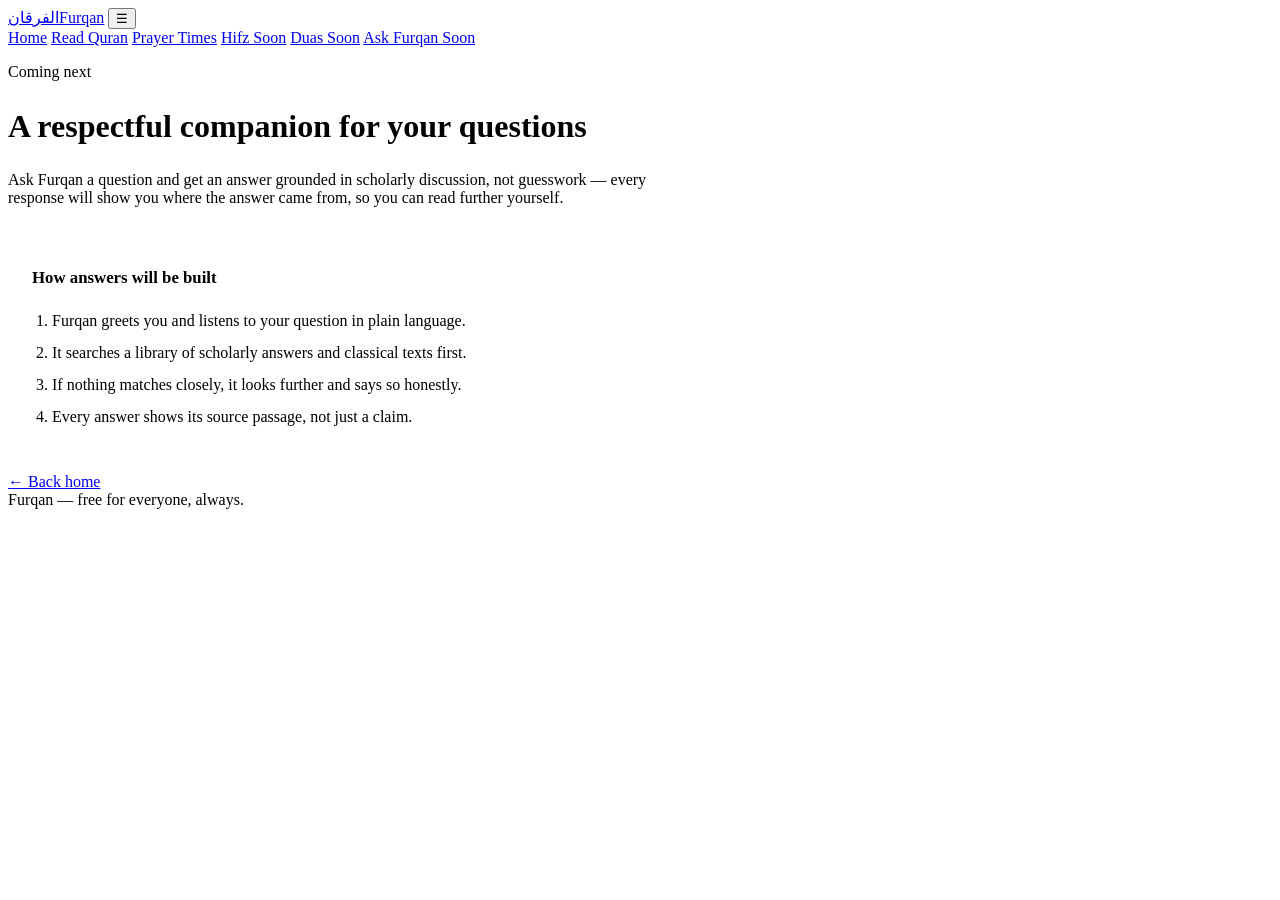
==== chatbot.html @ b596e4da "Create chatbot.html" ====
<!DOCTYPE html>
<html lang="en">
<head>
<meta charset="UTF-8">
<meta name="viewport" content="width=device-width, initial-scale=1.0">
<title>Ask Furqan — Furqan</title>
<link rel="stylesheet" href="css/style.css">
</head>
<body>
<header class="site-header">
  <div class="container">
    <a href="index.html" class="brand"><span class="kufic">الفرقان</span>Furqan</a>
    <button class="nav-toggle" id="navToggle" aria-label="Open menu">☰</button>
    <nav class="main-nav" id="mainNav">
      <a href="index.html">Home</a>
      <a href="quran.html">Read Quran</a>
      <a href="prayer.html">Prayer Times</a>
      <a href="hifz.html">Hifz <span class="badge-soon">Soon</span></a>
      <a href="duas.html">Duas <span class="badge-soon">Soon</span></a>
      <a href="chatbot.html" class="active">Ask Furqan <span class="badge-soon">Soon</span></a>
    </nav>
  </div>
</header>
<section class="section">
  <div class="container" style="max-width:640px;">
    <p class="eyebrow">Coming next</p>
    <h1 style="font-size:2rem;">A respectful companion for your questions</h1>
    <p class="muted">Ask Furqan a question and get an answer grounded in scholarly discussion, not guesswork — every response will show you where the answer came from, so you can read further yourself.</p>
    <div class="card" style="padding:24px; margin-top:20px;">
      <h3 style="font-size:1.05rem;">How answers will be built</h3>
      <ol class="muted" style="padding-left:20px; line-height:2;">
        <li>Furqan greets you and listens to your question in plain language.</li>
        <li>It searches a library of scholarly answers and classical texts first.</li>
        <li>If nothing matches closely, it looks further and says so honestly.</li>
        <li>Every answer shows its source passage, not just a claim.</li>
      </ol>
    </div>
    <a href="index.html" class="btn btn-ghost" style="margin-top:24px;">← Back home</a>
  </div>
</section>
<footer class="footer"><div class="container"><span>Furqan — free for everyone, always.</span></div></footer>
<script src="js/main.js"></script>
</body>
</html>
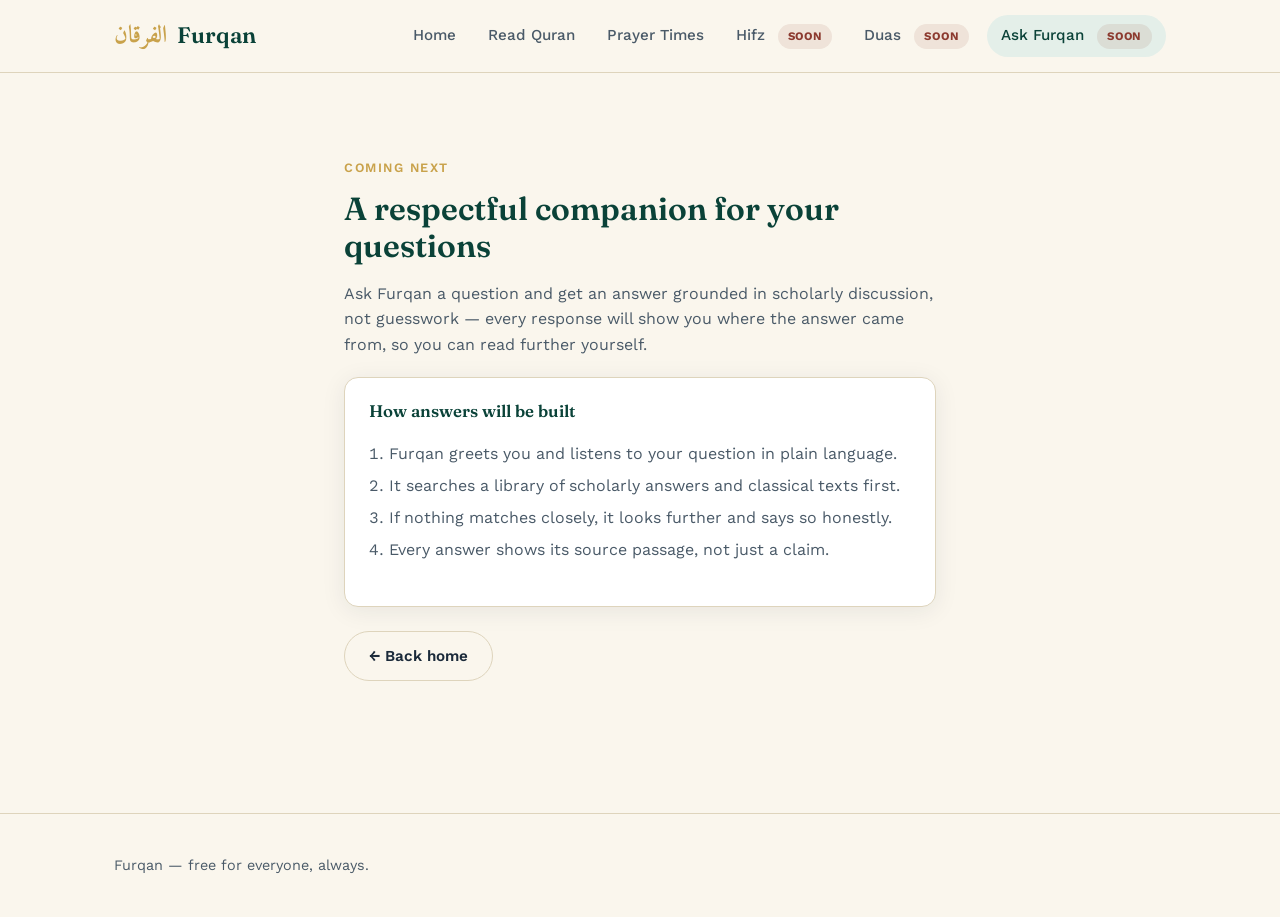
==== commit 2bcba61c: "Update chatbot.html" ====
--- a/chatbot.html
+++ b/chatbot.html
@@ -4,6 +4,13 @@
 <meta charset="UTF-8">
 <meta name="viewport" content="width=device-width, initial-scale=1.0">
 <title>Ask Furqan — Furqan</title>
+<script>
+  (function() {
+    const saved = localStorage.getItem('furqan-theme');
+    const theme = saved || (window.matchMedia('(prefers-color-scheme: dark)').matches ? 'dark' : 'light');
+    document.documentElement.setAttribute('data-theme', theme);
+  })();
+</script>
 <link rel="stylesheet" href="css/style.css">
 </head>
 <body>
--- a/css/style.css
+++ b/css/style.css
@@ -0,0 +1,234 @@
+/* ============================================================
+   FURQAN — Design System
+   Palette: deep mosque-tile emerald + manuscript brass gold,
+   set on warm parchment. Ink navy for reading text.
+   ============================================================ */
+
+@import url('https://fonts.googleapis.com/css2?family=Amiri:ital,wght@0,400;0,700;1,400&family=Fraunces:opsz,wght@9..144,400;9..144,500;9..144,600&family=Work+Sans:wght@400;500;600;700&display=swap');
+
+:root {
+  /* Colors */
+  --parchment: #FAF6ED;
+  --parchment-deep: #F1EADA;
+  --ink: #1B2A3A;
+  --ink-soft: #4A5A68;
+  --emerald: #0F5D4E;
+  --emerald-deep: #0A4238;
+  --emerald-soft: #E4EFE9;
+  --brass: #C9A24B;
+  --brass-soft: #EFE3C3;
+  --rubric: #8C3A2F; /* rare accent, manuscript-red-ink */
+  --line: #DED4BC;
+
+  /* Type */
+  --font-display: 'Fraunces', serif;
+  --font-arabic: 'Amiri', serif;
+  --font-body: 'Work Sans', sans-serif;
+
+  --radius: 14px;
+  --shadow-soft: 0 4px 24px rgba(27, 42, 58, 0.08);
+}
+
+* { box-sizing: border-box; }
+
+html { scroll-behavior: smooth; }
+
+body {
+  margin: 0;
+  background: var(--parchment);
+  color: var(--ink);
+  font-family: var(--font-body);
+  line-height: 1.6;
+  -webkit-font-smoothing: antialiased;
+}
+
+h1, h2, h3, .display {
+  font-family: var(--font-display);
+  color: var(--emerald-deep);
+  font-weight: 600;
+  line-height: 1.15;
+  margin: 0 0 0.5em;
+}
+
+.arabic {
+  font-family: var(--font-arabic);
+  direction: rtl;
+}
+
+a { color: inherit; text-decoration: none; }
+
+img { max-width: 100%; display: block; }
+
+.container {
+  max-width: 1100px;
+  margin: 0 auto;
+  padding: 0 24px;
+}
+
+/* ---------------- Header / Nav ---------------- */
+
+.site-header {
+  position: sticky;
+  top: 0;
+  z-index: 50;
+  background: rgba(250, 246, 237, 0.92);
+  backdrop-filter: blur(8px);
+  border-bottom: 1px solid var(--line);
+}
+
+.site-header .container {
+  display: flex;
+  align-items: center;
+  justify-content: space-between;
+  height: 72px;
+}
+
+.brand {
+  display: flex;
+  align-items: center;
+  gap: 10px;
+  font-family: var(--font-display);
+  font-size: 1.4rem;
+  font-weight: 600;
+  color: var(--emerald-deep);
+}
+
+.brand .mark { width: 30px; height: 30px; }
+
+.brand .kufic {
+  font-family: var(--font-arabic);
+  color: var(--brass);
+  font-size: 1.5rem;
+}
+
+.main-nav {
+  display: flex;
+  gap: 4px;
+}
+
+.main-nav a {
+  padding: 8px 14px;
+  border-radius: 999px;
+  font-size: 0.95rem;
+  font-weight: 500;
+  color: var(--ink-soft);
+  transition: background 0.15s, color 0.15s;
+}
+
+.main-nav a:hover,
+.main-nav a.active {
+  background: var(--emerald-soft);
+  color: var(--emerald-deep);
+}
+
+.nav-toggle {
+  display: none;
+  background: none;
+  border: none;
+  font-size: 1.6rem;
+  color: var(--emerald-deep);
+  cursor: pointer;
+}
+
+@media (max-width: 760px) {
+  .main-nav {
+    position: fixed;
+    top: 72px; left: 0; right: 0;
+    background: var(--parchment);
+    border-bottom: 1px solid var(--line);
+    flex-direction: column;
+    padding: 8px 24px 20px;
+    display: none;
+  }
+  .main-nav.open { display: flex; }
+  .nav-toggle { display: block; }
+}
+
+/* ---------------- Buttons ---------------- */
+
+.btn {
+  display: inline-flex;
+  align-items: center;
+  gap: 8px;
+  padding: 12px 24px;
+  border-radius: 999px;
+  font-weight: 600;
+  font-size: 0.95rem;
+  cursor: pointer;
+  border: 1px solid transparent;
+  transition: transform 0.15s, box-shadow 0.15s, background 0.15s;
+}
+
+.btn-primary {
+  background: var(--emerald);
+  color: var(--parchment);
+}
+.btn-primary:hover { background: var(--emerald-deep); transform: translateY(-1px); }
+
+.btn-ghost {
+  background: transparent;
+  border-color: var(--line);
+  color: var(--ink);
+}
+.btn-ghost:hover { border-color: var(--emerald); color: var(--emerald-deep); }
+
+/* ---------------- Cards ---------------- */
+
+.card {
+  background: #fff;
+  border: 1px solid var(--line);
+  border-radius: var(--radius);
+  box-shadow: var(--shadow-soft);
+}
+
+/* ---------------- Utility ---------------- */
+
+.section { padding: 72px 0; }
+.section-tight { padding: 40px 0; }
+.text-center { text-align: center; }
+.muted { color: var(--ink-soft); }
+.eyebrow {
+  font-size: 0.8rem;
+  letter-spacing: 0.12em;
+  text-transform: uppercase;
+  color: var(--brass);
+  font-weight: 600;
+}
+
+.badge-soon {
+  display: inline-block;
+  font-size: 0.72rem;
+  font-weight: 700;
+  letter-spacing: 0.06em;
+  text-transform: uppercase;
+  color: var(--rubric);
+  background: rgba(140, 58, 47, 0.1);
+  padding: 3px 10px;
+  border-radius: 999px;
+  margin-left: 8px;
+}
+
+.footer {
+  border-top: 1px solid var(--line);
+  padding: 40px 0;
+  margin-top: 60px;
+  color: var(--ink-soft);
+  font-size: 0.9rem;
+}
+
+.footer .container {
+  display: flex;
+  justify-content: space-between;
+  flex-wrap: wrap;
+  gap: 12px;
+}
+
+/* Focus visibility for accessibility */
+a:focus-visible, button:focus-visible, input:focus-visible, select:focus-visible {
+  outline: 2px solid var(--brass);
+  outline-offset: 2px;
+}
+
+@media (prefers-reduced-motion: reduce) {
+  * { animation: none !important; transition: none !important; }
+}
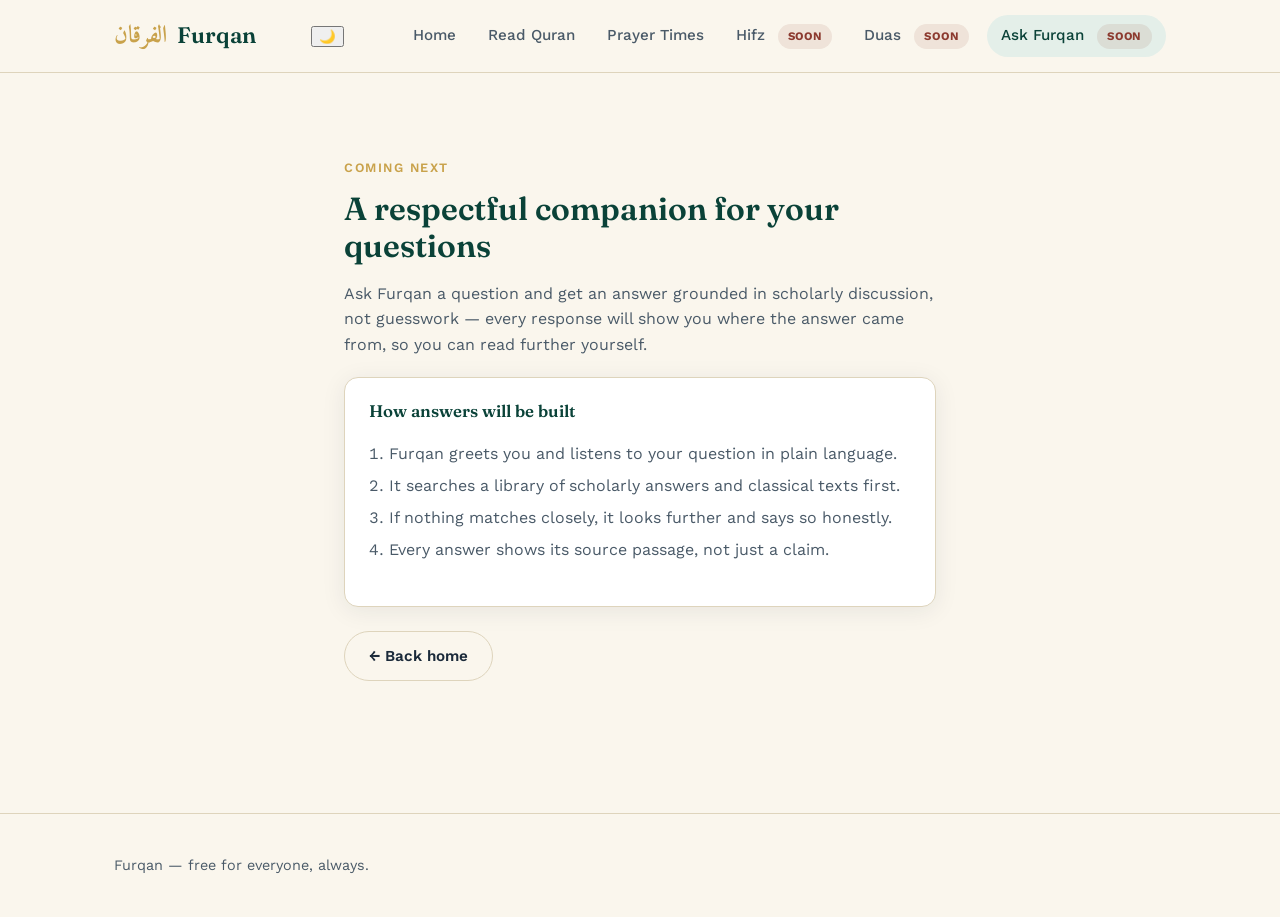
==== commit 4b3e3dec: "Update chatbot.html" ====
--- a/chatbot.html
+++ b/chatbot.html
@@ -18,6 +18,7 @@
   <div class="container">
     <a href="index.html" class="brand"><span class="kufic">الفرقان</span>Furqan</a>
     <button class="nav-toggle" id="navToggle" aria-label="Open menu">☰</button>
+    <button class="theme-toggle" id="themeToggle" aria-label="Toggle dark mode">🌙</button>
     <nav class="main-nav" id="mainNav">
       <a href="index.html">Home</a>
       <a href="quran.html">Read Quran</a>
